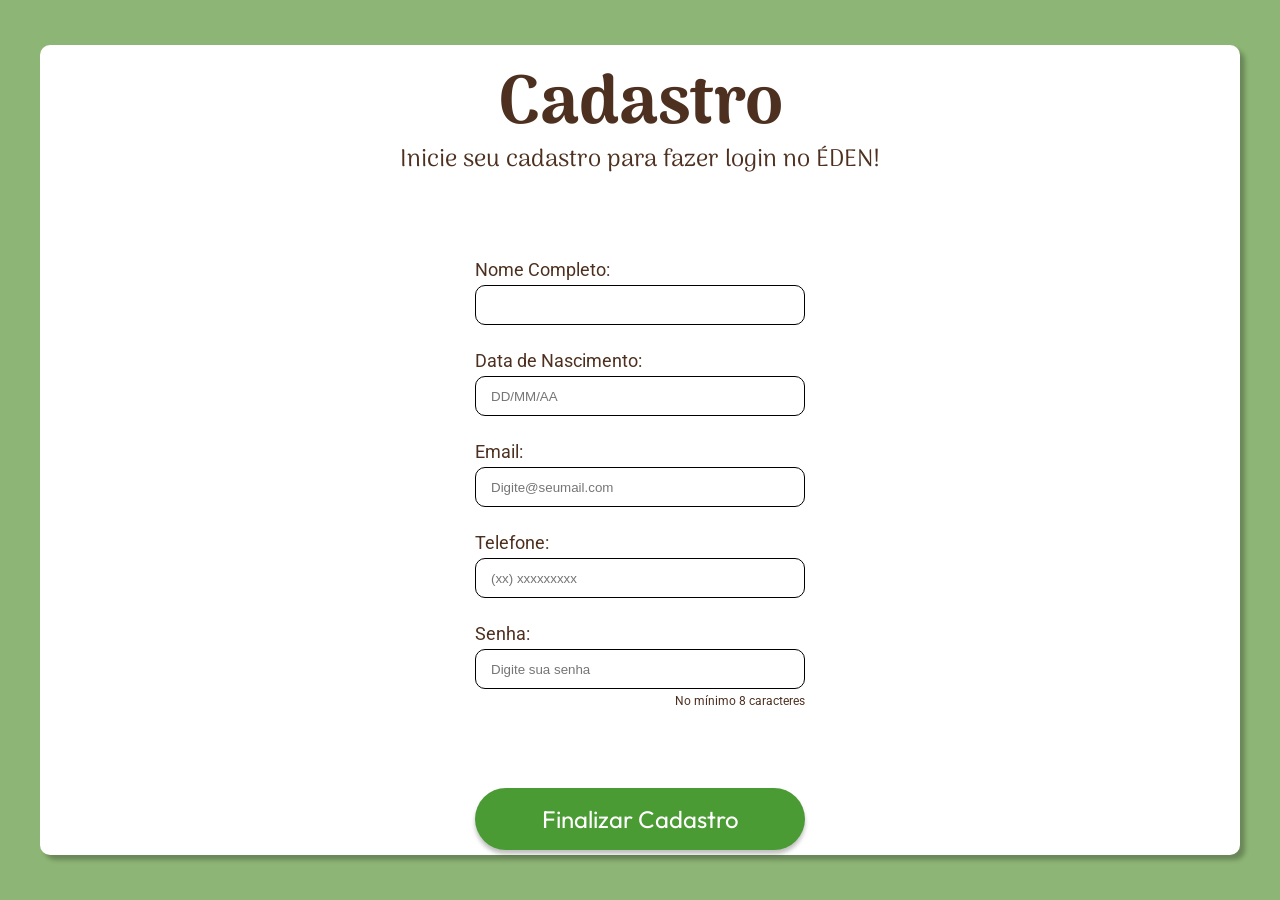
==== assets/abas/cadastro/cadastro.html @ f843b5cd "Cadastro finalizado" ====
<!DOCTYPE html>
<html lang="pt-br">
<head>
    <meta charset="UTF-8">
    <meta name="viewport" content="width=device-width, initial-scale=1.0">
    <title>Projeto - ÉDEN/cadastro</title>
    <link rel="stylesheet" href="../../css/global.css">
    <link rel="stylesheet" href="assets/cadastro.css">

    <link rel="preconnect" href="https://fonts.googleapis.com">
    <link rel="preconnect" href="https://fonts.gstatic.com" crossorigin>
    <link href="https://fonts.googleapis.com/css2?family=Inter:ital,opsz,wght@0,14..32,100..900;1,14..32,100..900&family=Lato:ital,wght@0,100;0,300;0,400;0,700;0,900;1,100;1,300;1,400;1,700;1,900&family=Montserrat:ital,wght@0,100..900;1,100..900&family=Roboto:ital,wght@0,100..900;1,100..900&family=Ubuntu:ital,wght@0,300;0,400;0,500;0,700;1,300;1,400;1,500;1,700&display=swap" rel="stylesheet">

    <link rel="preconnect" href="https://fonts.googleapis.com">
    <link rel="preconnect" href="https://fonts.gstatic.com" crossorigin>
    <link href="https://fonts.googleapis.com/css2?family=Arima:wght@100..700&family=Inter:ital,opsz,wght@0,14..32,100..900;1,14..32,100..900&family=Lato:ital,wght@0,100;0,300;0,400;0,700;0,900;1,100;1,300;1,400;1,700;1,900&family=Montserrat:ital,wght@0,100..900;1,100..900&family=Roboto:ital,wght@0,100..900;1,100..900&family=Ubuntu:ital,wght@0,300;0,400;0,500;0,700;1,300;1,400;1,500;1,700&display=swap" rel="stylesheet">

    <link rel="preconnect" href="https://fonts.googleapis.com">
    <link rel="preconnect" href="https://fonts.gstatic.com" crossorigin>
    <link href="https://fonts.googleapis.com/css2?family=Arima:wght@100..700&family=Inter:ital,opsz,wght@0,14..32,100..900;1,14..32,100..900&family=Lato:ital,wght@0,100;0,300;0,400;0,700;0,900;1,100;1,300;1,400;1,700;1,900&family=Montserrat:ital,wght@0,100..900;1,100..900&family=Outfit:wght@100..900&family=Roboto:ital,wght@0,100..900;1,100..900&family=Ubuntu:ital,wght@0,300;0,400;0,500;0,700;1,300;1,400;1,500;1,700&display=swap" rel="stylesheet">
</head>
<body class="flex centralizar">
    <section class="container flex coluna centralizar">
        <div class="titulo flex coluna centralizar">
            <h1>Cadastro</h1>
            <span>Inicie seu cadastro para fazer login no ÉDEN!</span>
        </div>
        <form action="" method="post" name="formulario-cadastro" class="flex coluna centralizar" onsubmit="window.open('', '_blank')">
            <fieldset class="flex coluna">
                <div class="flex coluna">
                    <label for="nome">Nome Completo:</label>
                    <input type="text" id="nome" name="nome" required>
                </div>
    
                <div class="flex coluna">
                    <label for="data-nascimento">Data de Nascimento:</label>
                    <input type="text" name="data-nascimento" id="data-nascimento" placeholder="DD/MM/AA" required>
                </div>
    
                <div class="flex coluna">
                    <label  for="email">Email:</label>
                    <input type="email" name="email" id="email" placeholder="Digite@seumail.com" required>
    
                </div>
    
                <div class="flex coluna">
                    <label for="telefone">Telefone:</label>
                    <input type="text" name="telefone" id="telefone" placeholder="(xx) xxxxxxxxx" required>
                </div>
    
                <div class="flex coluna">
                    <label for="senha">Senha:</label>
                    <input type="password" name="senha" id="senha" placeholder="Digite sua senha" required>
                    <div>No mínimo 8 caracteres</div>
                </div>
            </fieldset>    
            <fieldset class="button">
                <button type="submit">Finalizar Cadastro</button>
            </fieldset>
        </form>
    </section>
</body>
</html>
---- assets/css/global.css ----
.flex {
    display: flex;
}

.alinhar-extremidades {
    justify-content: space-between;
}

.centralizar {
    align-items: center;
    justify-content: center;
}

.centralizar-horizontal {
    justify-content: center;
}

.centralizar-vertical {
    align-items: center;
}

.coluna {
    flex-direction: column;
}

.direita {
    justify-content: flex-end;
}

.esquerda {
    justify-content: flex-start;
}
---- assets/abas/cadastro/assets/cadastro.css ----
body{
    background-color: #8DB575;
    height: 100vh;
    font-family: Roboto, sans-serif;
}

*{
    margin: 0;
    padding: 0;
}

.container{
    max-width: 1200px;
    box-sizing: border-box;
    gap: 80px;
    width: 100%;
    max-height: 90vh;
    height: 100%;
    border-radius: 10px;
    background-color: #FFF;
    box-shadow: 5px 5px 4px 0px rgba(0, 0, 0, 0.25);
}

.container form{
    gap: 80px;
}

.container .titulo{
    font-family: Arima, sans-serf;
    gap: 15px;
    color: #4d301f;
    width: 100%;;
}

.container .titulo h1{
    font-size: 68px;
    height: 75px;
}

.container .titulo span{
    font-size: 24px;
}

.container form fieldset{
    border: none;
    gap: 25px;
    width: 100%;
}

.container form fieldset div{
    gap: 5px;
}

.container form fieldset label{
    color: #4d301f;
    font-size: 18px;
}
form fieldset div div{
    color: #4d301f;
    font-size: 12px;
    text-align: end;
}

form fieldset div input{
    border-radius: 10px;
    border: 1px solid #000;
    width: 100%;
    height: 40px;
    padding: 15px;
    box-sizing: border-box;
    color: #000;
}

.container form fieldset button{
    color: #FFF;
    cursor: pointer;
    width: 330px;
    border: none;
    height: 62px;
    border-radius: 50px;
    background: #4A9B33;
    box-shadow: 0px 4px 4px 0px rgba(0, 0, 0, 0.25);
    font-family: Outfit, sans-serif;
    font-size: 24px;
}

.container form fieldset button:hover{
    background-color: #8CCC7A;
    font-weight: 600;
}
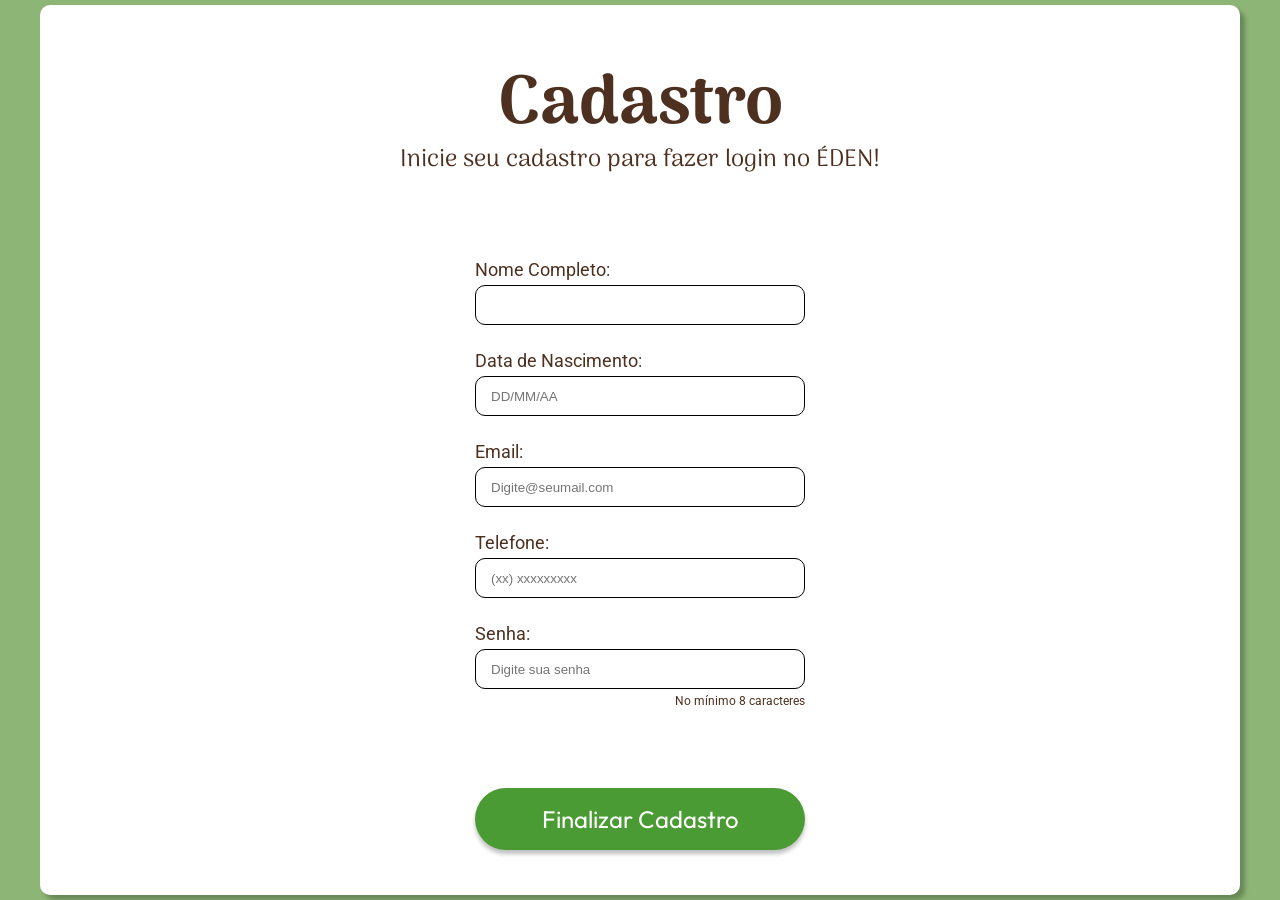
==== commit 87e0c87e: "Modificando cadastro, falta a senha do olho" ====
--- a/assets/abas/cadastro/cadastro.html
+++ b/assets/abas/cadastro/cadastro.html
@@ -14,11 +14,11 @@
     <link rel="preconnect" href="https://fonts.googleapis.com">
     <link rel="preconnect" href="https://fonts.gstatic.com" crossorigin>
     <link href="https://fonts.googleapis.com/css2?family=Arima:wght@100..700&family=Inter:ital,opsz,wght@0,14..32,100..900;1,14..32,100..900&family=Lato:ital,wght@0,100;0,300;0,400;0,700;0,900;1,100;1,300;1,400;1,700;1,900&family=Montserrat:ital,wght@0,100..900;1,100..900&family=Roboto:ital,wght@0,100..900;1,100..900&family=Ubuntu:ital,wght@0,300;0,400;0,500;0,700;1,300;1,400;1,500;1,700&display=swap" rel="stylesheet">
-
+        
     <link rel="preconnect" href="https://fonts.googleapis.com">
     <link rel="preconnect" href="https://fonts.gstatic.com" crossorigin>
     <link href="https://fonts.googleapis.com/css2?family=Arima:wght@100..700&family=Inter:ital,opsz,wght@0,14..32,100..900;1,14..32,100..900&family=Lato:ital,wght@0,100;0,300;0,400;0,700;0,900;1,100;1,300;1,400;1,700;1,900&family=Montserrat:ital,wght@0,100..900;1,100..900&family=Outfit:wght@100..900&family=Roboto:ital,wght@0,100..900;1,100..900&family=Ubuntu:ital,wght@0,300;0,400;0,500;0,700;1,300;1,400;1,500;1,700&display=swap" rel="stylesheet">
-</head>
+
 <body class="flex centralizar">
     <section class="container flex coluna centralizar">
         <div class="titulo flex coluna centralizar">
@@ -48,7 +48,7 @@
                     <input type="text" name="telefone" id="telefone" placeholder="(xx) xxxxxxxxx" required>
                 </div>
     
-                <div class="flex coluna">
+                <div class="flex coluna senha">
                     <label for="senha">Senha:</label>
                     <input type="password" name="senha" id="senha" placeholder="Digite sua senha" required>
                     <div>No mínimo 8 caracteres</div>
--- a/assets/abas/cadastro/assets/cadastro.css
+++ b/assets/abas/cadastro/assets/cadastro.css
@@ -14,8 +14,7 @@
     box-sizing: border-box;
     gap: 80px;
     width: 100%;
-    max-height: 90vh;
-    height: 100%;
+    padding: 45px 120px;
     border-radius: 10px;
     background-color: #FFF;
     box-shadow: 5px 5px 4px 0px rgba(0, 0, 0, 0.25);
@@ -71,6 +70,7 @@
     color: #000;
 }
 
+
 .container form fieldset button{
     color: #FFF;
     cursor: pointer;
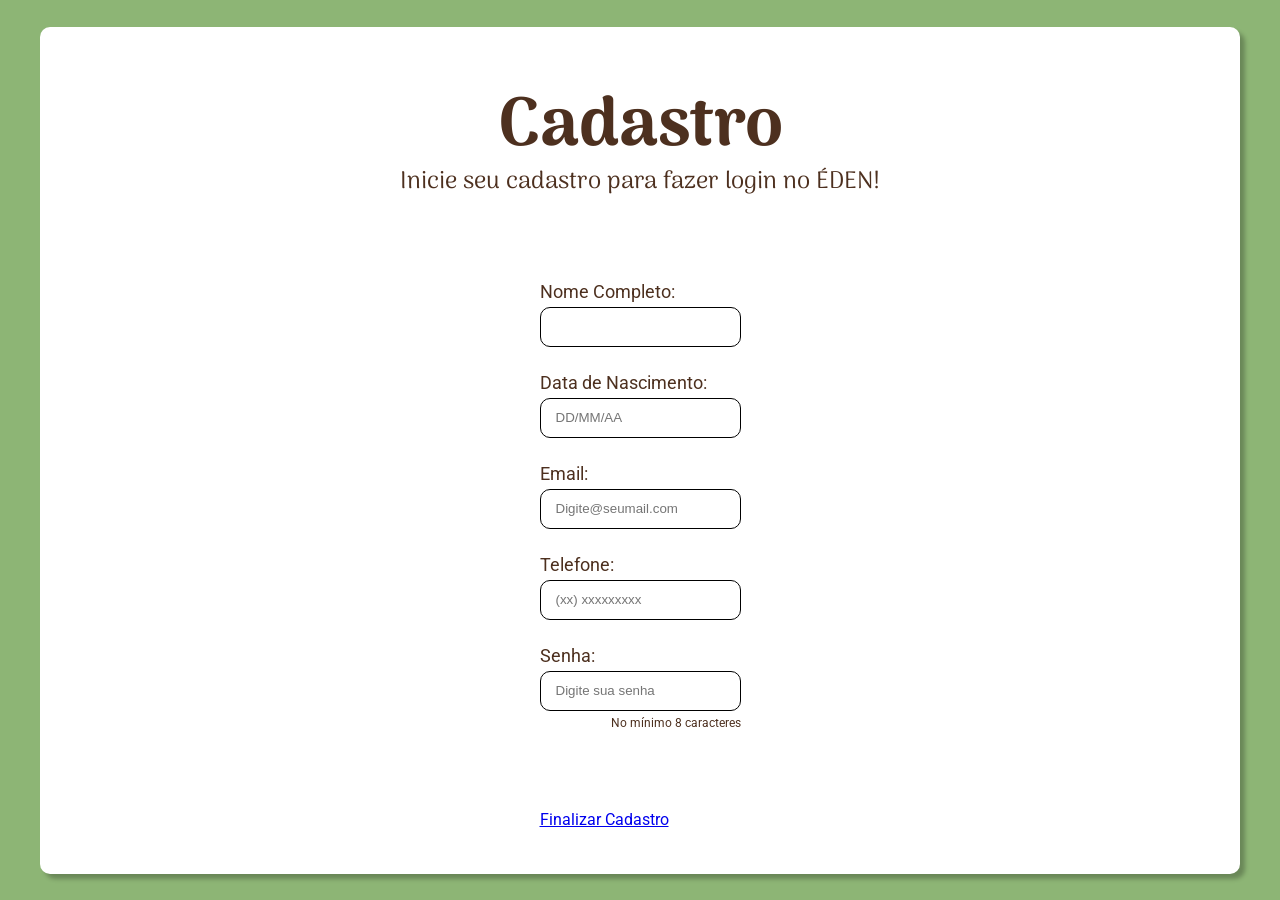
==== commit 66117fa3: "Atualizar butao" ====
--- a/assets/abas/cadastro/cadastro.html
+++ b/assets/abas/cadastro/cadastro.html
@@ -25,7 +25,7 @@
             <h1>Cadastro</h1>
             <span>Inicie seu cadastro para fazer login no ÉDEN!</span>
         </div>
-        <form action="" method="post" name="formulario-cadastro" class="flex coluna centralizar" onsubmit="window.open('', '_blank')">
+        <form action="" method="post" name="formulario-cadastro" class="flex coluna centralizar">
             <fieldset class="flex coluna">
                 <div class="flex coluna">
                     <label for="nome">Nome Completo:</label>
@@ -55,7 +55,7 @@
                 </div>
             </fieldset>    
             <fieldset class="button">
-                <button type="submit">Finalizar Cadastro</button>
+                <a href="../login/login.html" class="butao">Finalizar Cadastro</a>
             </fieldset>
         </form>
     </section>
--- a/assets/abas/cadastro/assets/cadastro.css
+++ b/assets/abas/cadastro/assets/cadastro.css
@@ -70,21 +70,6 @@
     color: #000;
 }
 
-
-.container form fieldset button{
-    color: #FFF;
-    cursor: pointer;
-    width: 330px;
-    border: none;
-    height: 62px;
-    border-radius: 50px;
-    background: #4A9B33;
-    box-shadow: 0px 4px 4px 0px rgba(0, 0, 0, 0.25);
-    font-family: Outfit, sans-serif;
-    font-size: 24px;
-}
-
-.container form fieldset button:hover{
-    background-color: #8CCC7A;
-    font-weight: 600;
+form .button .botao{
+    color: ;
 }
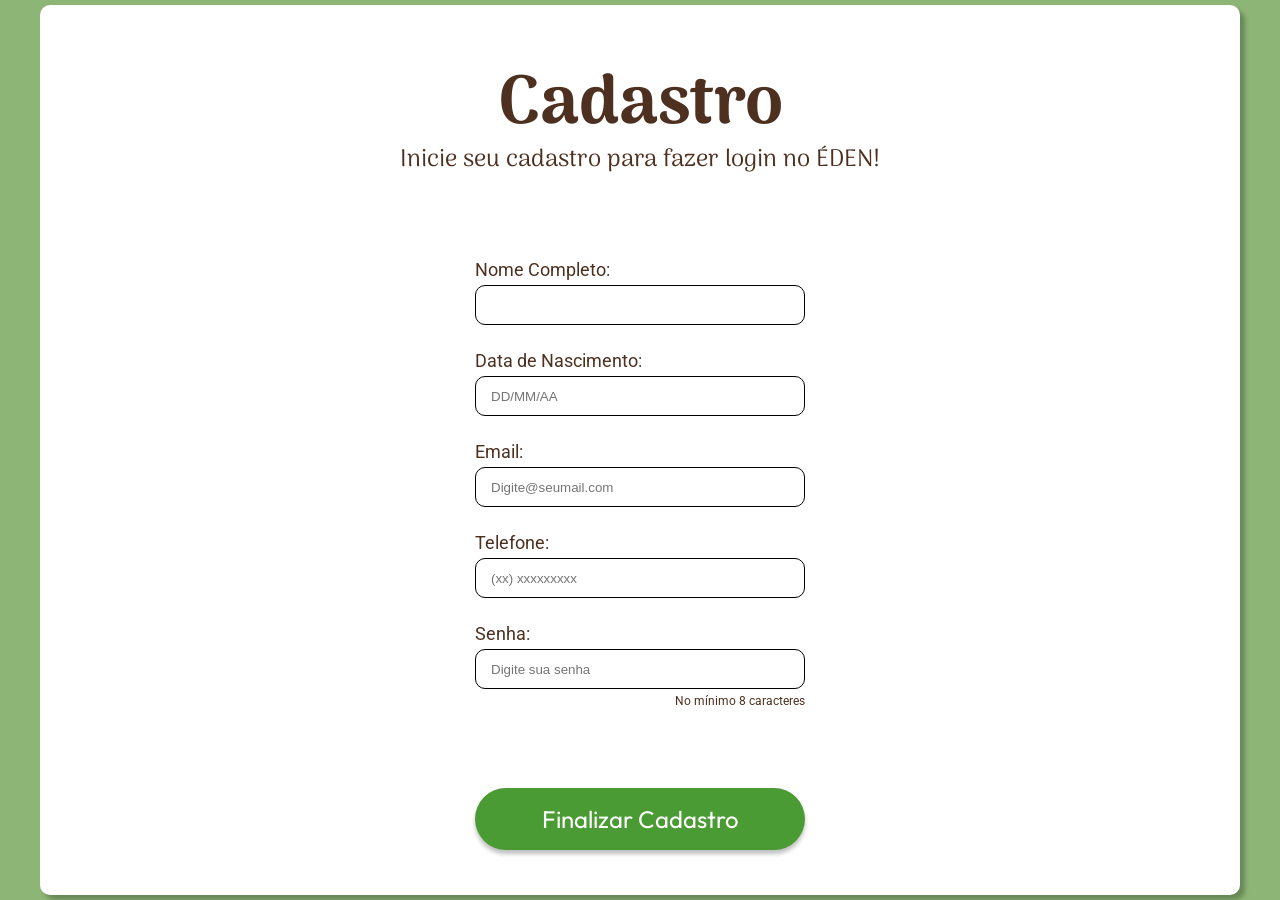
==== commit 2c0b4e55: "Merge branch 'main' of https://github.com/erickwelli/projeto-eden" ====
--- a/assets/abas/cadastro/cadastro.html
+++ b/assets/abas/cadastro/cadastro.html
@@ -25,7 +25,7 @@
             <h1>Cadastro</h1>
             <span>Inicie seu cadastro para fazer login no ÉDEN!</span>
         </div>
-        <form action="" method="post" name="formulario-cadastro" class="flex coluna centralizar">
+        <form action="" method="post" name="formulario-cadastro" class="flex coluna centralizar" onsubmit="window.open('', '_blank')">
             <fieldset class="flex coluna">
                 <div class="flex coluna">
                     <label for="nome">Nome Completo:</label>
@@ -55,7 +55,7 @@
                 </div>
             </fieldset>    
             <fieldset class="button">
-                <a href="../login/login.html" class="butao">Finalizar Cadastro</a>
+                <button type="submit">Finalizar Cadastro</button>
             </fieldset>
         </form>
     </section>
--- a/assets/abas/cadastro/assets/cadastro.css
+++ b/assets/abas/cadastro/assets/cadastro.css
@@ -70,6 +70,21 @@
     color: #000;
 }
 
-form .button .botao{
-    color: ;
+
+.container form fieldset button{
+    color: #FFF;
+    cursor: pointer;
+    width: 330px;
+    border: none;
+    height: 62px;
+    border-radius: 50px;
+    background: #4A9B33;
+    box-shadow: 0px 4px 4px 0px rgba(0, 0, 0, 0.25);
+    font-family: Outfit, sans-serif;
+    font-size: 24px;
+}
+
+.container form fieldset button:hover{
+    background-color: #8CCC7A;
+    font-weight: 600;
 }
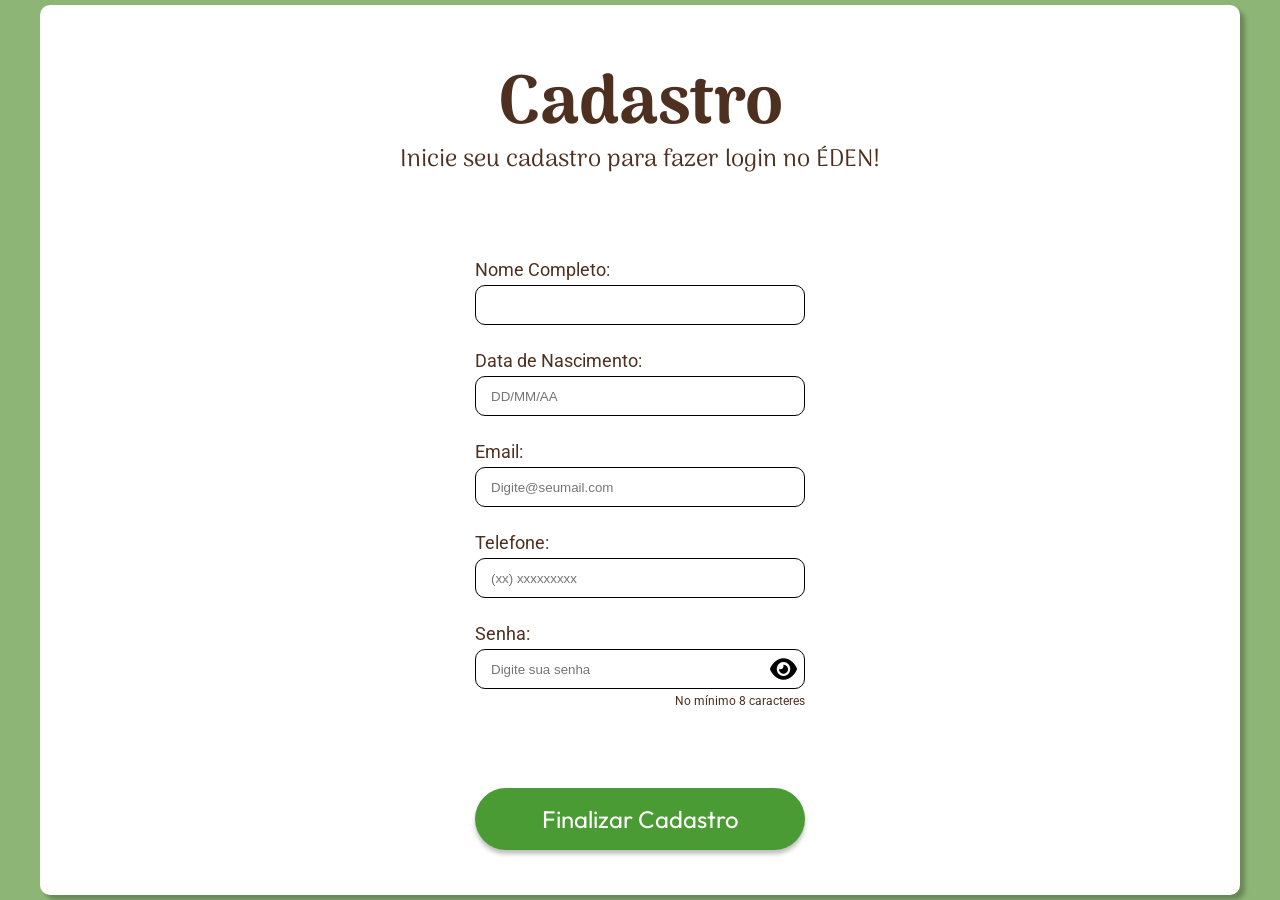
==== commit 130a3692: "Cadastro Finalizado com sucesso!" ====
--- a/assets/abas/cadastro/cadastro.html
+++ b/assets/abas/cadastro/cadastro.html
@@ -3,7 +3,7 @@
 <head>
     <meta charset="UTF-8">
     <meta name="viewport" content="width=device-width, initial-scale=1.0">
-    <title>Projeto - ÉDEN/cadastro</title>
+    <title>ÉDEN - Cadastro</title>
     <link rel="stylesheet" href="../../css/global.css">
     <link rel="stylesheet" href="assets/cadastro.css">
 
@@ -14,18 +14,18 @@
     <link rel="preconnect" href="https://fonts.googleapis.com">
     <link rel="preconnect" href="https://fonts.gstatic.com" crossorigin>
     <link href="https://fonts.googleapis.com/css2?family=Arima:wght@100..700&family=Inter:ital,opsz,wght@0,14..32,100..900;1,14..32,100..900&family=Lato:ital,wght@0,100;0,300;0,400;0,700;0,900;1,100;1,300;1,400;1,700;1,900&family=Montserrat:ital,wght@0,100..900;1,100..900&family=Roboto:ital,wght@0,100..900;1,100..900&family=Ubuntu:ital,wght@0,300;0,400;0,500;0,700;1,300;1,400;1,500;1,700&display=swap" rel="stylesheet">
-        
+
     <link rel="preconnect" href="https://fonts.googleapis.com">
     <link rel="preconnect" href="https://fonts.gstatic.com" crossorigin>
     <link href="https://fonts.googleapis.com/css2?family=Arima:wght@100..700&family=Inter:ital,opsz,wght@0,14..32,100..900;1,14..32,100..900&family=Lato:ital,wght@0,100;0,300;0,400;0,700;0,900;1,100;1,300;1,400;1,700;1,900&family=Montserrat:ital,wght@0,100..900;1,100..900&family=Outfit:wght@100..900&family=Roboto:ital,wght@0,100..900;1,100..900&family=Ubuntu:ital,wght@0,300;0,400;0,500;0,700;1,300;1,400;1,500;1,700&display=swap" rel="stylesheet">
-
+    <link rel="stylesheet" href="https://cdnjs.cloudflare.com/ajax/libs/font-awesome/6.7.2/css/all.min.css">
 <body class="flex centralizar">
     <section class="container flex coluna centralizar">
         <div class="titulo flex coluna centralizar">
             <h1>Cadastro</h1>
             <span>Inicie seu cadastro para fazer login no ÉDEN!</span>
         </div>
-        <form action="" method="post" name="formulario-cadastro" class="flex coluna centralizar" onsubmit="window.open('', '_blank')">
+        <form action="../login/login.html" method="post" name="formulario-cadastro" class="flex coluna centralizar" target="_self">
             <fieldset class="flex coluna">
                 <div class="flex coluna">
                     <label for="nome">Nome Completo:</label>
@@ -51,6 +51,7 @@
                 <div class="flex coluna senha">
                     <label for="senha">Senha:</label>
                     <input type="password" name="senha" id="senha" placeholder="Digite sua senha" required>
+                    <i class="fa-solid fa-eye fa-xl"></i>
                     <div>No mínimo 8 caracteres</div>
                 </div>
             </fieldset>    
--- a/assets/abas/cadastro/assets/cadastro.css
+++ b/assets/abas/cadastro/assets/cadastro.css
@@ -87,4 +87,20 @@
 .container form fieldset button:hover{
     background-color: #8CCC7A;
     font-weight: 600;
+}
+
+.senha{
+    position: relative;
+}
+
+.fa-eye{
+    position: absolute;
+    bottom: 38px;
+    right: 8px;
+    animation: grow 1.5s infinite;
+    cursor: pointer;
+}
+
+i:hover {
+    transform: scale(1.1);  /* Aumenta o ícone 20% quando o mouse passa por cima */
 }
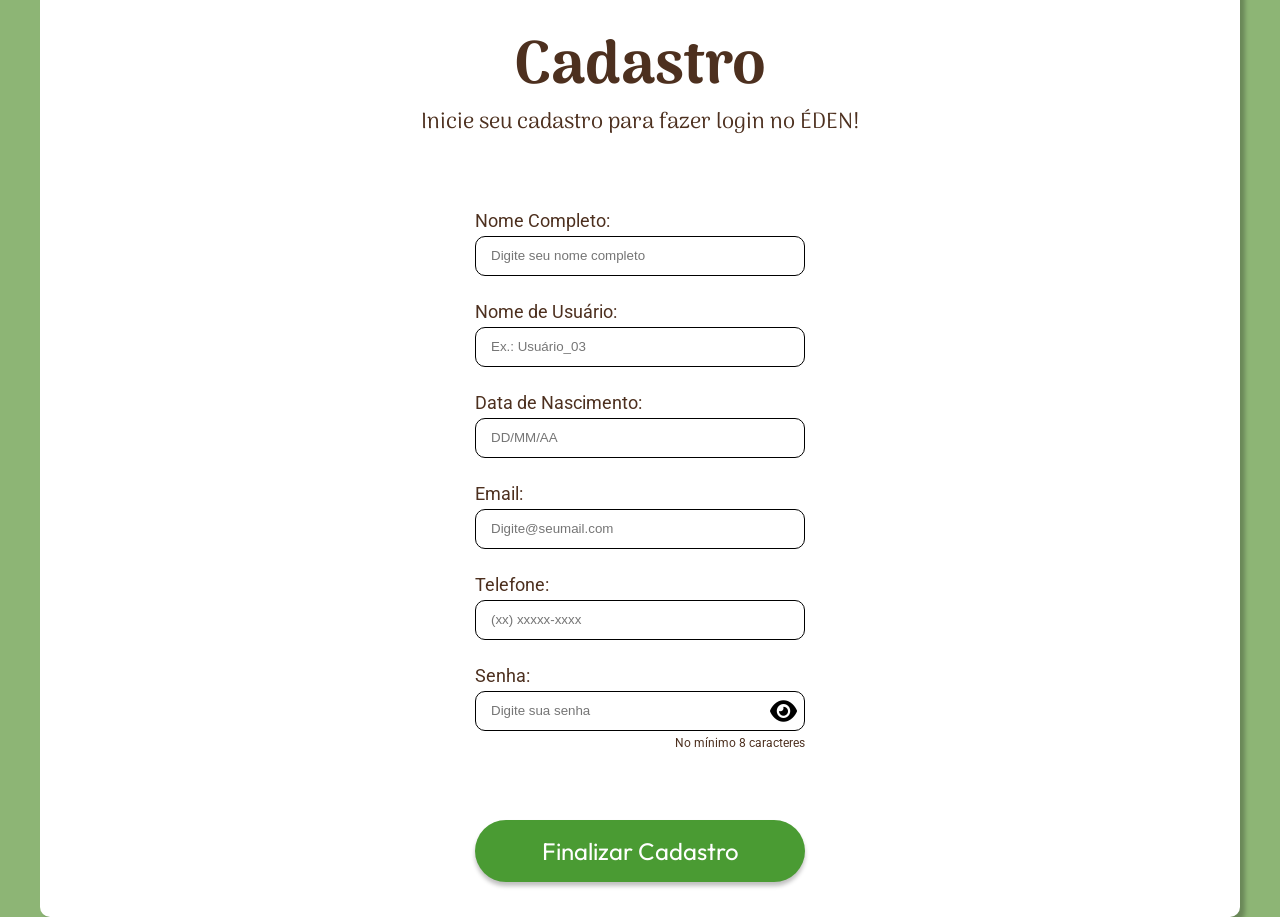
==== commit 9e631c42: "Colocando o Favicon nas abas e fazendo algumas mudanças/melhorias." ====
--- a/assets/abas/cadastro/cadastro.html
+++ b/assets/abas/cadastro/cadastro.html
@@ -5,7 +5,7 @@
     <meta name="viewport" content="width=device-width, initial-scale=1.0">
     <title>ÉDEN - Cadastro</title>
     <link rel="stylesheet" href="../../css/global.css">
-    <link rel="stylesheet" href="assets/cadastro.css">
+    <link rel="stylesheet" href="assets/css/cadastro.css">
 
     <link rel="preconnect" href="https://fonts.googleapis.com">
     <link rel="preconnect" href="https://fonts.gstatic.com" crossorigin>
@@ -19,6 +19,9 @@
     <link rel="preconnect" href="https://fonts.gstatic.com" crossorigin>
     <link href="https://fonts.googleapis.com/css2?family=Arima:wght@100..700&family=Inter:ital,opsz,wght@0,14..32,100..900;1,14..32,100..900&family=Lato:ital,wght@0,100;0,300;0,400;0,700;0,900;1,100;1,300;1,400;1,700;1,900&family=Montserrat:ital,wght@0,100..900;1,100..900&family=Outfit:wght@100..900&family=Roboto:ital,wght@0,100..900;1,100..900&family=Ubuntu:ital,wght@0,300;0,400;0,500;0,700;1,300;1,400;1,500;1,700&display=swap" rel="stylesheet">
     <link rel="stylesheet" href="https://cdnjs.cloudflare.com/ajax/libs/font-awesome/6.7.2/css/all.min.css">
+
+    <link rel="icon" type="image/png" href="assets/imgs/favicon-32x32.png">
+    <link rel="icon" type="image/png" href="assets/imgs/favicon.ico">
 <body class="flex centralizar">
     <section class="container flex coluna centralizar">
         <div class="titulo flex coluna centralizar">
@@ -29,7 +32,12 @@
             <fieldset class="flex coluna">
                 <div class="flex coluna">
                     <label for="nome">Nome Completo:</label>
-                    <input type="text" id="nome" name="nome" required>
+                    <input type="text" id="nome" name="nome" placeholder="Digite seu nome completo" required>
+                </div>
+
+                <div class="flex coluna">
+                    <label for="usuario">Nome de Usuário:</label>
+                    <input type="text" id="usuario" name="usuario" placeholder="Ex.: Usuário_03" required>
                 </div>
     
                 <div class="flex coluna">
@@ -45,7 +53,7 @@
     
                 <div class="flex coluna">
                     <label for="telefone">Telefone:</label>
-                    <input type="text" name="telefone" id="telefone" placeholder="(xx) xxxxxxxxx" required>
+                    <input type="text" name="telefone" id="telefone" placeholder="(xx) xxxxx-xxxx" required>
                 </div>
     
                 <div class="flex coluna senha">
--- a/assets/css/global.css
+++ b/assets/css/global.css
@@ -29,4 +29,12 @@
 
 .esquerda {
     justify-content: flex-start;
+}
+
+.esquerda-coluna{
+    align-items: flex-start;
+}
+
+.direita-coluna{
+    align-items: flex-end;
 }
--- a/assets/abas/cadastro/assets/css/cadastro.css
+++ b/assets/abas/cadastro/assets/css/cadastro.css
@@ -0,0 +1,105 @@
+body{
+    background-color: #8DB575;
+    height: 100vh;
+    font-family: Roboto, sans-serif;
+}
+
+*{
+    margin: 0;
+    padding: 0;
+}
+
+.container{
+    max-width: 1200px;
+    box-sizing: border-box;
+    gap: 70px;
+    width: 100%;
+    padding: 35px 120px;    
+    border-radius: 10px;
+    background-color: #FFF;
+    box-shadow: 5px 5px 4px 0px rgba(0, 0, 0, 0.25);
+}
+
+.container form{
+    gap: 70px;
+}
+
+.container .titulo{
+    font-family: Arima, sans-serf;
+    gap: 15px;
+    color: #4d301f;
+    width: 100%;;
+}
+
+.container .titulo h1{
+    font-size: 60px;
+    height: 70px;
+}
+
+.container .titulo span{
+    font-size: 22px;
+}
+
+.container form fieldset{
+    border: none;
+    gap: 25px;
+    width: 100%;
+}
+
+.container form fieldset div{
+    gap: 5px;
+}
+
+.container form fieldset label{
+    color: #4d301f;
+    font-size: 18px;
+}
+form fieldset div div{
+    color: #4d301f;
+    font-size: 12px;
+    text-align: end;
+}
+
+form fieldset div input{
+    border-radius: 10px;
+    border: 1px solid #000;
+    width: 100%;
+    height: 40px;
+    padding: 15px;
+    box-sizing: border-box;
+    color: #000;
+}
+
+
+.container form fieldset button{
+    color: #FFF;
+    cursor: pointer;
+    width: 330px;
+    border: none;
+    height: 62px;
+    border-radius: 50px;
+    background: #4A9B33;
+    box-shadow: 0px 4px 4px 0px rgba(0, 0, 0, 0.25);
+    font-family: Outfit, sans-serif;
+    font-size: 24px;
+}
+
+.container form fieldset button:hover{
+    background-color: #8CCC7A;
+    font-weight: 600;
+}
+
+.senha{
+    position: relative;
+}
+
+.fa-eye{
+    position: absolute;
+    bottom: 38px;
+    right: 8px;
+    cursor: pointer;
+}
+
+i:hover {
+    transform: scale(1.1);  /* Aumenta o ícone 20% quando o mouse passa por cima */
+}
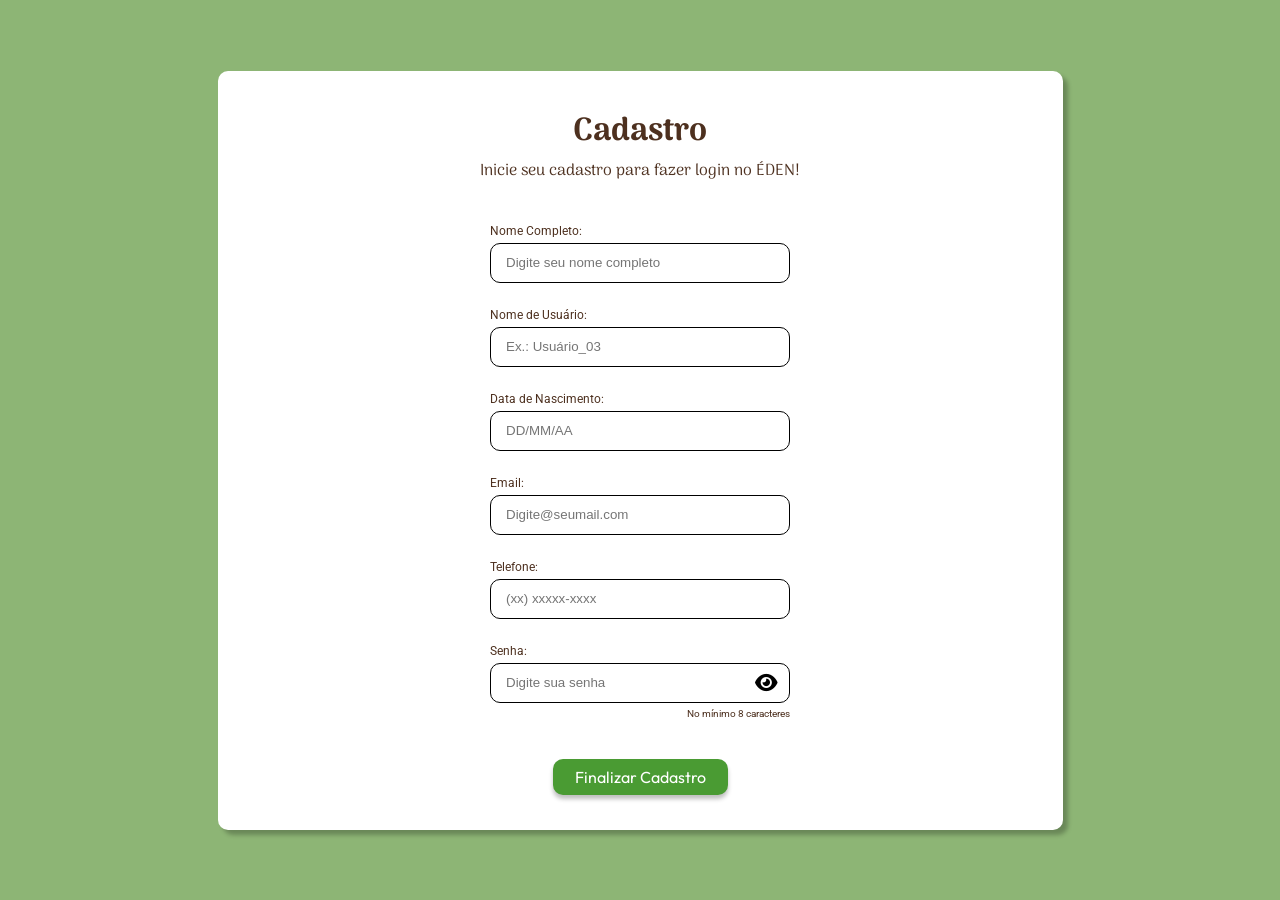
==== commit 5b897633: "Arrumando as proporções do cadastro e login." ====
--- a/assets/abas/cadastro/cadastro.html
+++ b/assets/abas/cadastro/cadastro.html
@@ -28,7 +28,7 @@
             <h1>Cadastro</h1>
             <span>Inicie seu cadastro para fazer login no ÉDEN!</span>
         </div>
-        <form action="../login/login.html" method="post" name="formulario-cadastro" class="flex coluna centralizar" target="_self">
+        <form action="../login/login.html" method="post" name="formulario-cadastro" class="flex coluna target="_self">
             <fieldset class="flex coluna">
                 <div class="flex coluna">
                     <label for="nome">Nome Completo:</label>
@@ -59,11 +59,11 @@
                 <div class="flex coluna senha">
                     <label for="senha">Senha:</label>
                     <input type="password" name="senha" id="senha" placeholder="Digite sua senha" required>
-                    <i class="fa-solid fa-eye fa-xl"></i>
+                    <i class="fa-solid fa-eye"></i>
                     <div>No mínimo 8 caracteres</div>
                 </div>
             </fieldset>    
-            <fieldset class="button">
+            <fieldset class="button flex centralizar">
                 <button type="submit">Finalizar Cadastro</button>
             </fieldset>
         </form>
--- a/assets/abas/cadastro/assets/css/cadastro.css
+++ b/assets/abas/cadastro/assets/css/cadastro.css
@@ -10,9 +10,9 @@
 }
 
 .container{
-    max-width: 1200px;
+    max-width: 845px;
     box-sizing: border-box;
-    gap: 70px;
+    gap: 40px;
     width: 100%;
     padding: 35px 120px;    
     border-radius: 10px;
@@ -21,29 +21,24 @@
 }
 
 .container form{
-    gap: 70px;
+    gap: 40px;
+    width: 300px;
 }
 
 .container .titulo{
     font-family: Arima, sans-serf;
-    gap: 15px;
+    gap: px;
     color: #4d301f;
-    width: 100%;;
 }
 
 .container .titulo h1{
-    font-size: 60px;
-    height: 70px;
+    font-size: 32px;
 }
 
-.container .titulo span{
-    font-size: 22px;
-}
 
 .container form fieldset{
     border: none;
     gap: 25px;
-    width: 100%;
 }
 
 .container form fieldset div{
@@ -52,11 +47,11 @@
 
 .container form fieldset label{
     color: #4d301f;
-    font-size: 18px;
+    font-size: 12px;
 }
 form fieldset div div{
     color: #4d301f;
-    font-size: 12px;
+    font-size: 10px;
     text-align: end;
 }
 
@@ -74,14 +69,13 @@
 .container form fieldset button{
     color: #FFF;
     cursor: pointer;
-    width: 330px;
     border: none;
-    height: 62px;
-    border-radius: 50px;
+    padding: 8px 22px;
+    border-radius: 10px;
     background: #4A9B33;
     box-shadow: 0px 4px 4px 0px rgba(0, 0, 0, 0.25);
     font-family: Outfit, sans-serif;
-    font-size: 24px;
+    font-size: 16px;
 }
 
 .container form fieldset button:hover{
@@ -95,11 +89,12 @@
 
 .fa-eye{
     position: absolute;
-    bottom: 38px;
-    right: 8px;
+    bottom: 26px;
+    right: 12px;
     cursor: pointer;
+    font-size: 20px;
 }
 
 i:hover {
-    transform: scale(1.1);  /* Aumenta o ícone 20% quando o mouse passa por cima */
+    transform: scale(1.1);
 }
